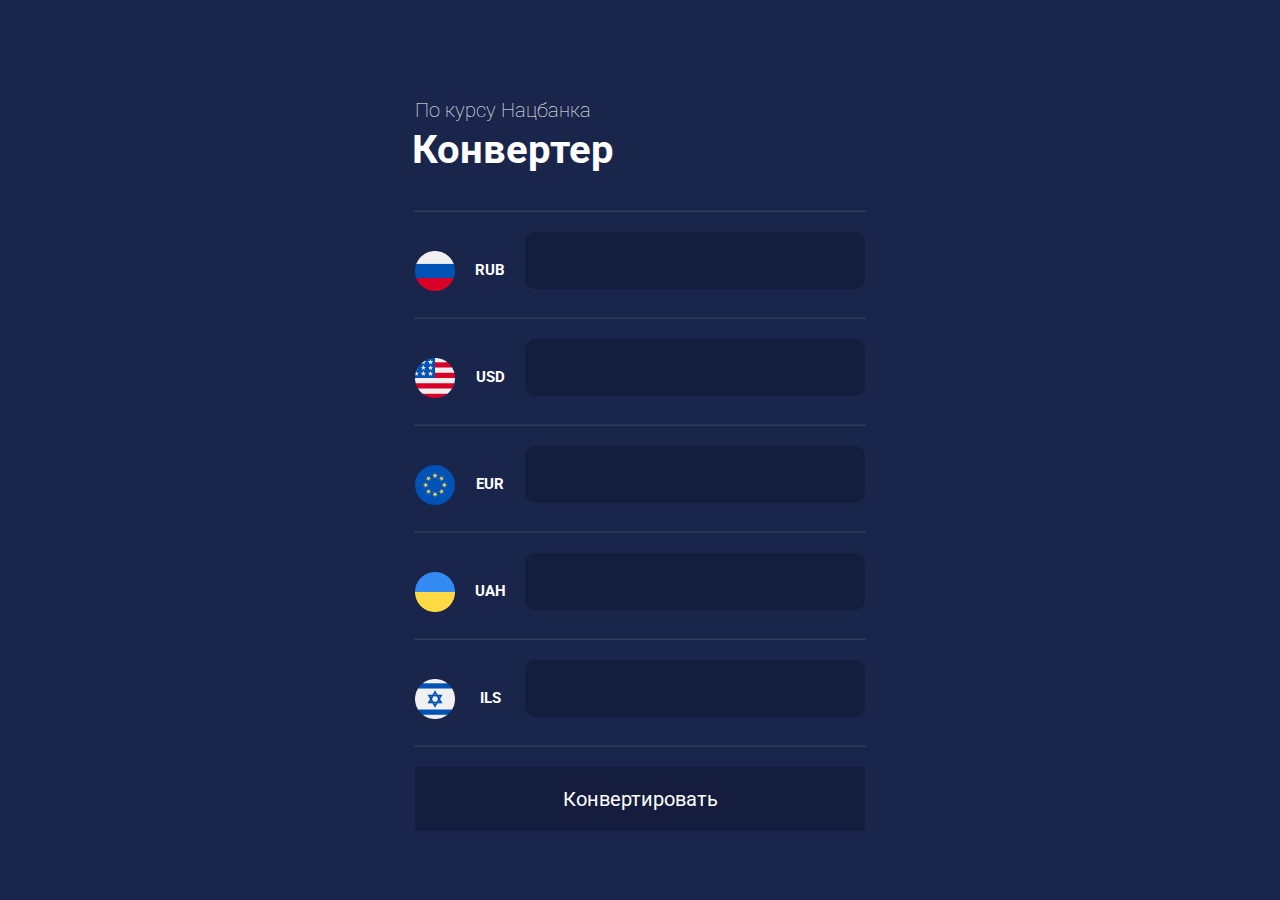
==== index.html @ 5fe25aab "converter design" ====
<!DOCTYPE html>
<html lang="en">
<head>
    <meta charset="UTF-8">
    <meta http-equiv="X-UA-Compatible" content="IE=edge">
    <meta name="viewport" content="width=device-width, initial-scale=1.0">
    <link rel="stylesheet" href="./reset.css">
    <link rel="stylesheet" href="./style.css">
    <link rel="preconnect" href="https://fonts.googleapis.com">
    <link rel="preconnect" href="https://fonts.gstatic.com" crossorigin>
    <link href="https://fonts.googleapis.com/css2?family=Roboto:wght@100;300&display=swap" rel="stylesheet">
    <title>converter</title>
</head>
<body>
    <div class="container">
        <div class="text-container">
        <p class="title-subtext">По курсу Нацбанка</p>
        <h1 class="title-text">Конвертер</h1>
    </div>
    <hr class="converter-overline">
        <div class="converter-container">
            <div class="conventer-item">
            <img src="./img/russia.png" alt="" class="converter-country-icon">
            <p class="converter-country-text">RUB</p>
            <input class="converter-input" type="text">
        </div>
        <hr class="converter-overline">
        <div class="converter-container">
            <div class="conventer-item">
            <img src="./img/united-states.png" alt="" class="converter-country-icon">
            <p class="converter-country-text">USD</p>
            <input class="converter-input" type="text">
        </div>
        </div>
        <hr class="converter-overline">
        <div class="converter-container">
            <div class="conventer-item">
            <img src="./img/european-union.png" alt="" class="converter-country-icon">
            <p class="converter-country-text">EUR</p>
            <input class="converter-input" type="text">
        </div>
        </div>
        <hr class="converter-overline">
        <div class="converter-container">
            <div class="conventer-item">
            <img src="./img/ukraine.png" alt="" class="converter-country-icon">
            <p class="converter-country-text">UAH</p>
            <input class="converter-input" type="text">
        </div>
        </div>
        <hr class="converter-overline">
        <div class="converter-container">
            <div class="conventer-item">
            <img src="./img/israel.png" alt="" class="converter-country-icon">
            <p class="converter-country-text">ILS</p>
            <input class="converter-input" type="text">
        </div>
        </div>
        <hr class="converter-overline">
        <div class="convert-button-container">
            <button class="convert-button">Конвертировать</button>
        </div>
    </div>
    
</body>
</html>
---- style.css ----
body {
    background-color: #19254b;
    font-family: 'Roboto', sans-serif;
}
.container {

    
}
.text-container {
    margin-left: -255px;
}
.title-subtext {
    margin-left: -20px;
    margin-top: 100px;
    margin-bottom: 10px;
    display: flex;
    justify-content: center;
    color: white;
    font-size: 20px;
    font-weight: lighter;
}
.title-text {
    font-weight: bold;
    display: flex;
    justify-content: center;
    text-align: left;
    color: white;
    font-size: 40px;
    margin-bottom: 40px;
}
.converter-container {
    display: flex;
    align-items: center;
    flex-direction: column;
}
.conventer-item {
    display: flex;
    align-items: center;
    justify-content: space-between;
    width: 450px

}
.converter-country-icon {
width: 40px;
height: 40px;
}
.converter-country-text {
    font-weight: bold;
    text-align: left;
    color: white;
    font-size: 15px;

}
.converter-input {
    outline: none;
    border: none;
    background-color: #141d3e;
    padding: 20px;
    color: white;
    font-size: 15px;
    font-weight: bold;
    border-radius: 10px;
    margin-bottom: 20px;
    width: 300px
}
.converter-overline {
    width: 450px;
    margin-bottom: 20px;
    opacity: 0.1;
    
}
.converter-button-container {

}
.convert-button {
    padding: 20px;
    background-color: #141d3e;
    font-family: 'Roboto', sans-serif;
    font-size: 20px;
    font-weight: medium;
    color: white;
    border: none;
    outline: none;
    width: 450px
}
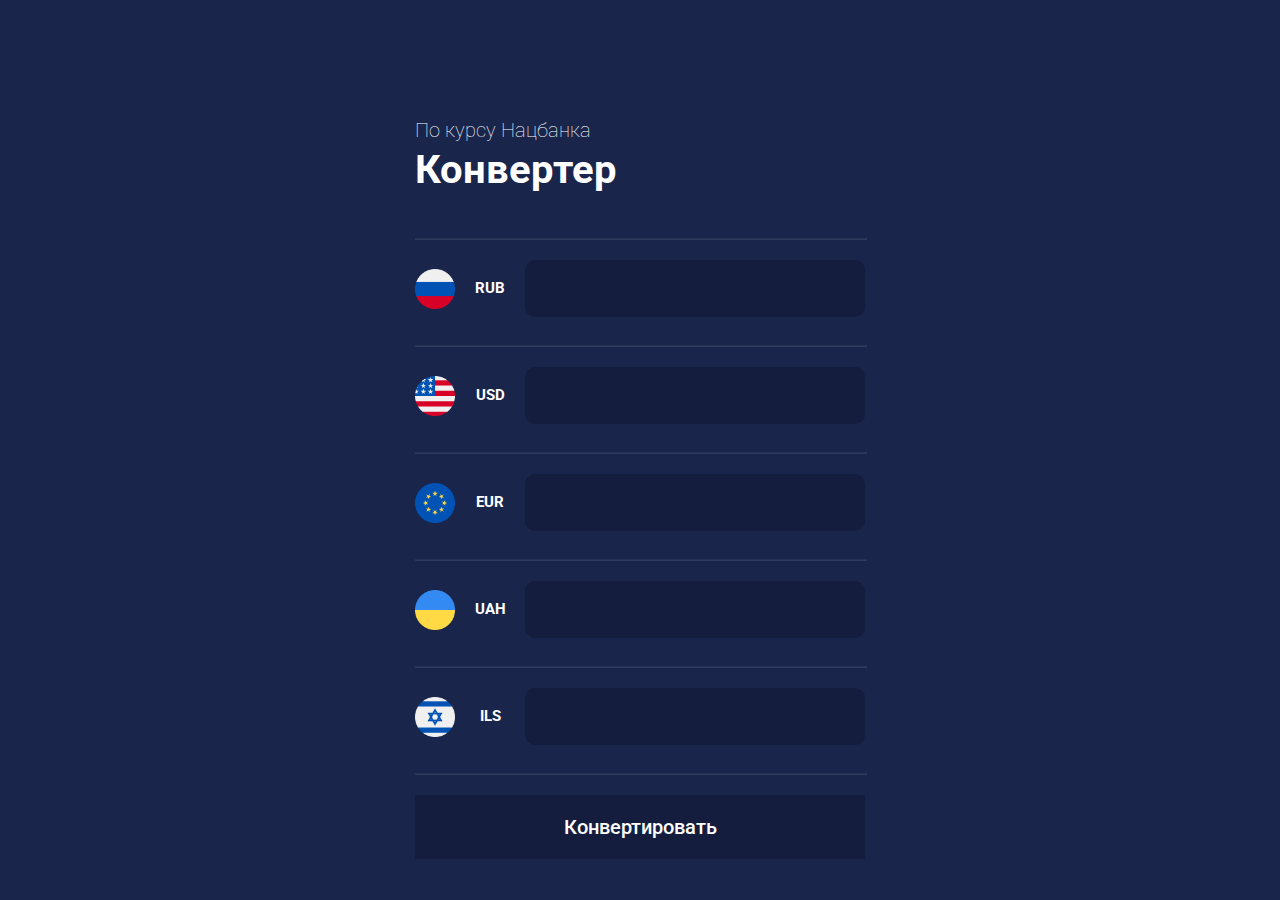
==== commit 0e8903ef: "visual fix" ====
--- a/index.html
+++ b/index.html
@@ -16,7 +16,7 @@
         <div class="text-container">
         <p class="title-subtext">По курсу Нацбанка</p>
         <h1 class="title-text">Конвертер</h1>
-    </div>
+    
     <hr class="converter-overline">
         <div class="converter-container">
             <div class="conventer-item">
@@ -61,6 +61,7 @@
             <button class="convert-button">Конвертировать</button>
         </div>
     </div>
+</div>
     
 </body>
 </html>--- a/style.css
+++ b/style.css
@@ -3,27 +3,24 @@
     font-family: 'Roboto', sans-serif;
 }
 .container {
-
+    margin: 0 auto;
+    width: 450px;
     
 }
 .text-container {
-    margin-left: -255px;
+    display: flex;
+    flex-direction: column;
+    margin-right: 0px;    
 }
 .title-subtext {
-    margin-left: -20px;
-    margin-top: 100px;
+    margin-top: 120px;
     margin-bottom: 10px;
-    display: flex;
-    justify-content: center;
     color: white;
     font-size: 20px;
     font-weight: lighter;
 }
 .title-text {
     font-weight: bold;
-    display: flex;
-    justify-content: center;
-    text-align: left;
     color: white;
     font-size: 40px;
     margin-bottom: 40px;
@@ -41,10 +38,12 @@
 
 }
 .converter-country-icon {
+    margin-bottom: 20px;
 width: 40px;
 height: 40px;
 }
 .converter-country-text {
+    margin-bottom: 20px;
     font-weight: bold;
     text-align: left;
     color: white;
@@ -77,7 +76,7 @@
     background-color: #141d3e;
     font-family: 'Roboto', sans-serif;
     font-size: 20px;
-    font-weight: medium;
+    font-weight: 500;
     color: white;
     border: none;
     outline: none;
